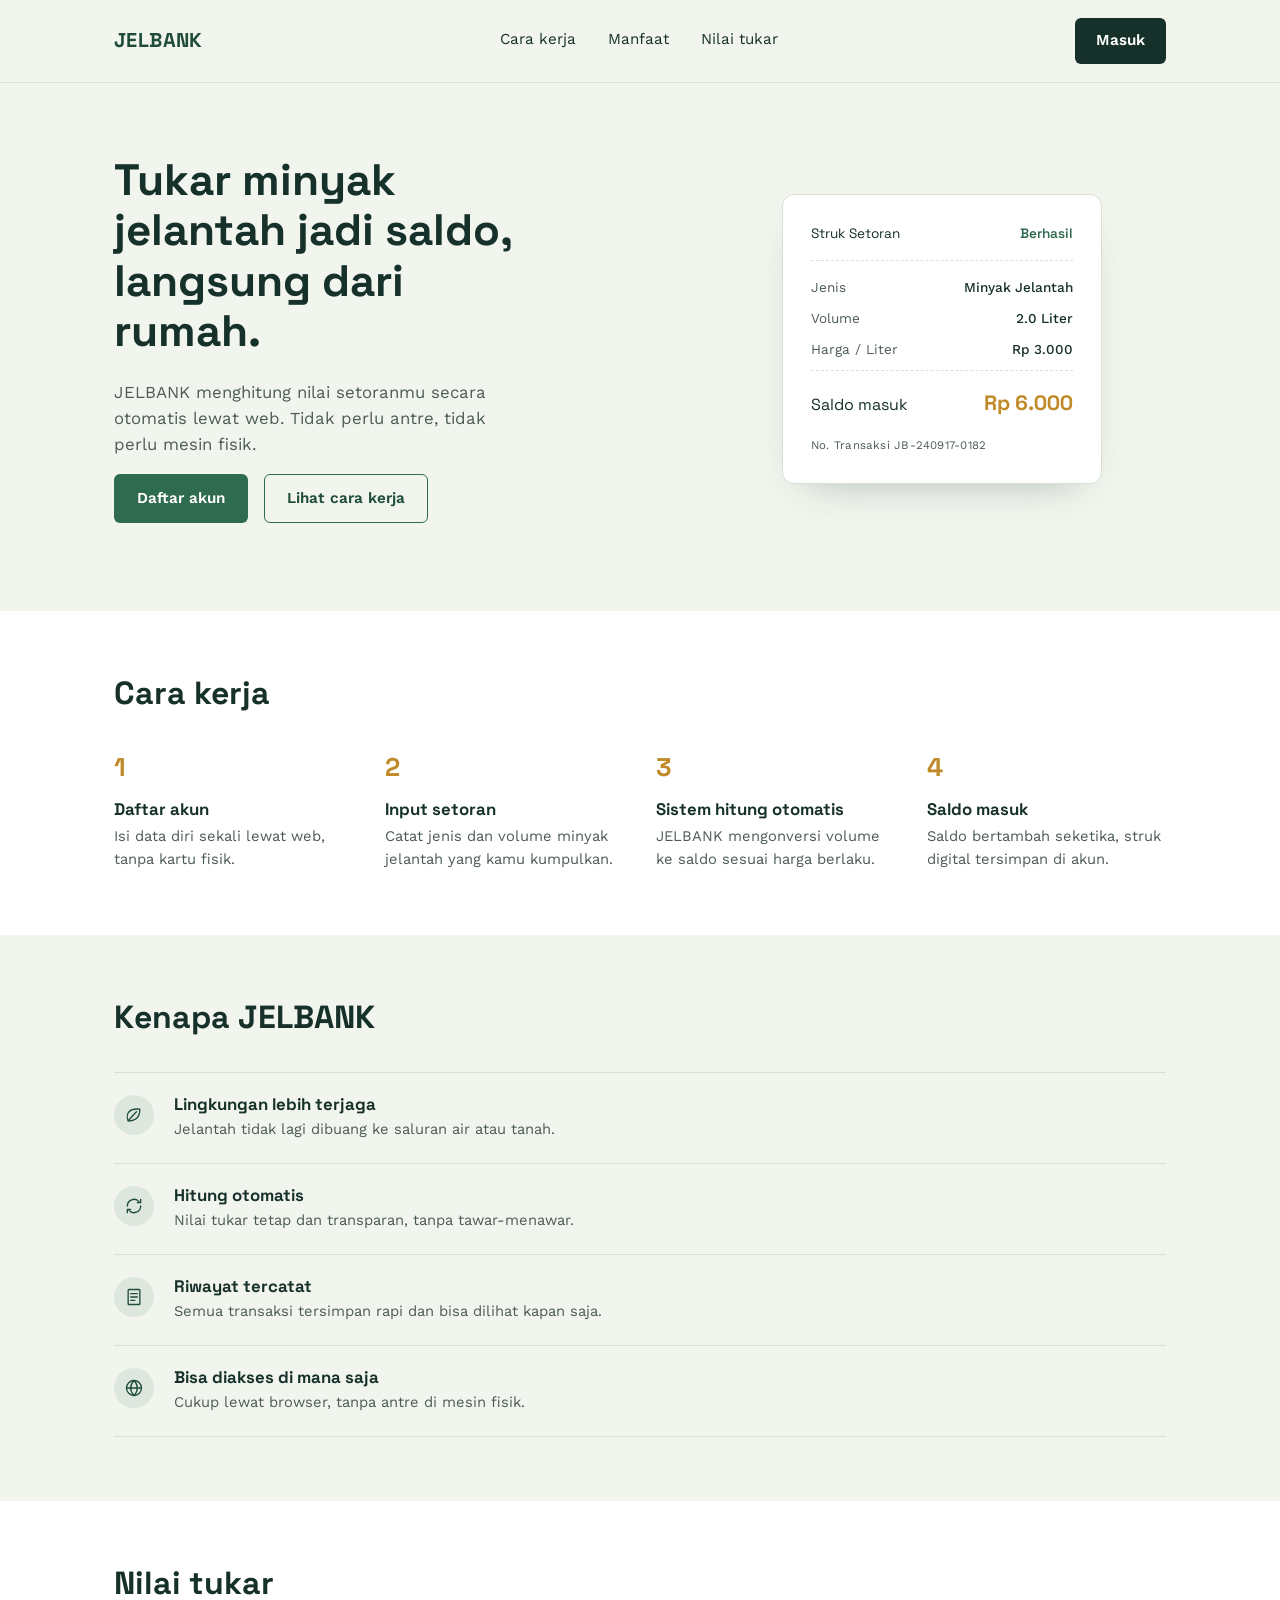
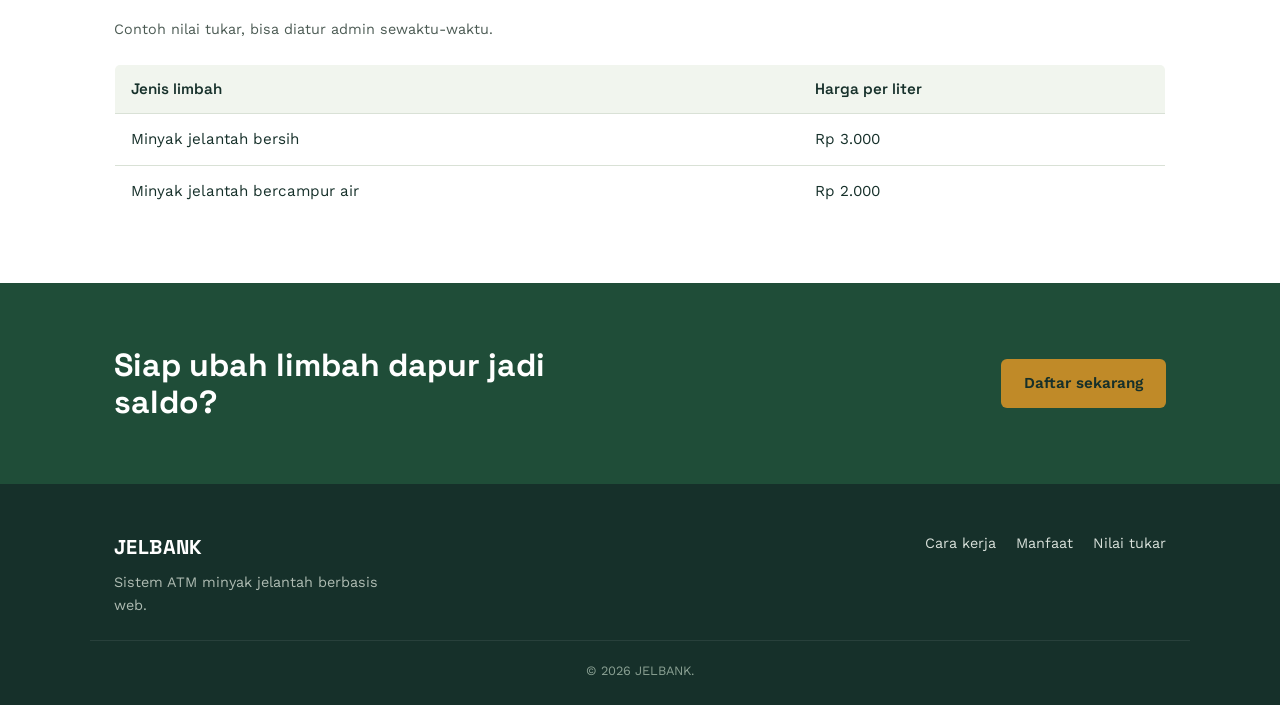
==== index.html @ d1e30b8f "init" ====
<!DOCTYPE html>
<html lang="id">
<head>
  <meta charset="UTF-8">
  <meta name="viewport" content="width=device-width, initial-scale=1.0">
  <title>JELBANK - Sistem ATM Minyak Jelantah Berbasis Web</title>
  <meta name="description" content="JELBANK mengubah minyak jelantah jadi saldo lewat web. Setor, sistem hitung otomatis, saldo langsung masuk.">
  <link rel="preconnect" href="https://fonts.googleapis.com">
  <link rel="preconnect" href="https://fonts.gstatic.com" crossorigin>
  <link href="https://fonts.googleapis.com/css2?family=Space+Grotesk:wght@500;600;700&family=Work+Sans:wght@400;500;600&display=swap" rel="stylesheet">
  <link rel="stylesheet" href="style/style.css">
</head>
<body>

  <header class="site-header">
    <div class="container header-inner">
      <a href="#" class="logo">JELBANK</a>
      <nav class="main-nav">
        <a href="#cara-kerja">Cara kerja</a>
        <a href="#manfaat">Manfaat</a>
        <a href="#nilai-tukar">Nilai tukar</a>
      </nav>
      <a href="#" class="btn btn-login">Masuk</a>
    </div>
  </header>

  <main>
    <section class="hero">
      <div class="container hero-inner">
        <div class="hero-text">
          <h1>Tukar minyak jelantah jadi saldo, langsung dari rumah.</h1>
          <p class="hero-sub">JELBANK menghitung nilai setoranmu secara otomatis lewat web. Tidak perlu antre, tidak perlu mesin fisik.</p>
          <div class="hero-actions">
            <a href="#" class="btn btn-primary">Daftar akun</a>
            <a href="#cara-kerja" class="btn btn-secondary">Lihat cara kerja</a>
          </div>
        </div>
        <div class="hero-visual" aria-hidden="true">
          <div class="receipt">
            <div class="receipt-header">
              <span>Struk Setoran</span>
              <span class="receipt-status">Berhasil</span>
            </div>
            <dl class="receipt-body">
              <div class="receipt-row">
                <dt>Jenis</dt>
                <dd>Minyak Jelantah</dd>
              </div>
              <div class="receipt-row">
                <dt>Volume</dt>
                <dd>2.0 Liter</dd>
              </div>
              <div class="receipt-row">
                <dt>Harga / Liter</dt>
                <dd>Rp 3.000</dd>
              </div>
            </dl>
            <div class="receipt-total">
              <span>Saldo masuk</span>
              <span class="receipt-amount">Rp 6.000</span>
            </div>
            <div class="receipt-footer">No. Transaksi JB-240917-0182</div>
          </div>
        </div>
      </div>
    </section>

    <section class="how-it-works" id="cara-kerja">
      <div class="container">
        <h2>Cara kerja</h2>
        <ol class="steps">
          <li class="step">
            <span class="step-number">1</span>
            <h3>Daftar akun</h3>
            <p>Isi data diri sekali lewat web, tanpa kartu fisik.</p>
          </li>
          <li class="step">
            <span class="step-number">2</span>
            <h3>Input setoran</h3>
            <p>Catat jenis dan volume minyak jelantah yang kamu kumpulkan.</p>
          </li>
          <li class="step">
            <span class="step-number">3</span>
            <h3>Sistem hitung otomatis</h3>
            <p>JELBANK mengonversi volume ke saldo sesuai harga berlaku.</p>
          </li>
          <li class="step">
            <span class="step-number">4</span>
            <h3>Saldo masuk</h3>
            <p>Saldo bertambah seketika, struk digital tersimpan di akun.</p>
          </li>
        </ol>
      </div>
    </section>

    <section class="benefits" id="manfaat">
      <div class="container">
        <h2>Kenapa JELBANK</h2>
        <div class="benefit-list">
          <div class="benefit-row">
            <span class="benefit-icon">
              <svg viewBox="0 0 24 24" fill="none" stroke="currentColor" stroke-width="1.6" stroke-linecap="round" stroke-linejoin="round" aria-hidden="true">
                <path d="M5 19c9 0 14-5 14-14 0 0-9-1-13 3S5 19 5 19z"/>
                <path d="M5 19c3-4 6-7 10-11"/>
              </svg>
            </span>
            <div>
              <h3>Lingkungan lebih terjaga</h3>
              <p>Jelantah tidak lagi dibuang ke saluran air atau tanah.</p>
            </div>
          </div>
          <div class="benefit-row">
            <span class="benefit-icon">
              <svg viewBox="0 0 24 24" fill="none" stroke="currentColor" stroke-width="1.6" stroke-linecap="round" stroke-linejoin="round" aria-hidden="true">
                <path d="M4 12a8 8 0 0 1 14-5.3M20 4v4h-4"/>
                <path d="M20 12a8 8 0 0 1-14 5.3M4 20v-4h4"/>
              </svg>
            </span>
            <div>
              <h3>Hitung otomatis</h3>
              <p>Nilai tukar tetap dan transparan, tanpa tawar-menawar.</p>
            </div>
          </div>
          <div class="benefit-row">
            <span class="benefit-icon">
              <svg viewBox="0 0 24 24" fill="none" stroke="currentColor" stroke-width="1.6" stroke-linecap="round" stroke-linejoin="round" aria-hidden="true">
                <rect x="5" y="3" width="14" height="18" rx="1"/>
                <path d="M8 8h8M8 12h8M8 16h5"/>
              </svg>
            </span>
            <div>
              <h3>Riwayat tercatat</h3>
              <p>Semua transaksi tersimpan rapi dan bisa dilihat kapan saja.</p>
            </div>
          </div>
          <div class="benefit-row">
            <span class="benefit-icon">
              <svg viewBox="0 0 24 24" fill="none" stroke="currentColor" stroke-width="1.6" stroke-linecap="round" stroke-linejoin="round" aria-hidden="true">
                <circle cx="12" cy="12" r="9"/>
                <path d="M3 12h18M12 3c2.5 2.6 4 6 4 9s-1.5 6.4-4 9c-2.5-2.6-4-6-4-9s1.5-6.4 4-9z"/>
              </svg>
            </span>
            <div>
              <h3>Bisa diakses di mana saja</h3>
              <p>Cukup lewat browser, tanpa antre di mesin fisik.</p>
            </div>
          </div>
        </div>
      </div>
    </section>

    <section class="rates" id="nilai-tukar">
      <div class="container">
        <h2>Nilai tukar</h2>
        <p class="rates-note">Contoh nilai tukar, bisa diatur admin sewaktu-waktu.</p>
        <table>
          <thead>
            <tr>
              <th>Jenis limbah</th>
              <th>Harga per liter</th>
            </tr>
          </thead>
          <tbody>
            <tr>
              <td>Minyak jelantah bersih</td>
              <td>Rp 3.000</td>
            </tr>
            <tr>
              <td>Minyak jelantah bercampur air</td>
              <td>Rp 2.000</td>
            </tr>
          </tbody>
        </table>
      </div>
    </section>

    <section class="cta-band">
      <div class="container cta-inner">
        <h2>Siap ubah limbah dapur jadi saldo?</h2>
        <a href="#" class="btn btn-primary">Daftar sekarang</a>
      </div>
    </section>
  </main>

  <footer class="site-footer">
    <div class="container footer-inner">
      <div>
        <span class="logo">JELBANK</span>
        <p>Sistem ATM minyak jelantah berbasis web.</p>
      </div>
      <nav class="footer-nav">
        <a href="#cara-kerja">Cara kerja</a>
        <a href="#manfaat">Manfaat</a>
        <a href="#nilai-tukar">Nilai tukar</a>
      </nav>
    </div>
    <p class="copyright">© 2026 JELBANK.</p>
  </footer>

</body>
</html>
---- style/style.css ----
/* ===== Variables ===== */
:root {
  --color-bg: #F1F5EE;
  --color-surface: #FFFFFF;
  --color-ink: #16302A;
  --color-primary: #2F6B4F;
  --color-primary-dark: #1F4D38;
  --color-accent: #C08A28;
  --color-muted: #4C5B54;
  --color-border: #D9E1D6;
  --font-display: 'Space Grotesk', 'Segoe UI', sans-serif;
  --font-body: 'Work Sans', 'Segoe UI', sans-serif;
  --radius-sm: 6px;
  --radius-md: 12px;
  --max-width: 1100px;
}

/* ===== Reset & base ===== */
* { box-sizing: border-box; }

html { scroll-behavior: smooth; }

body {
  margin: 0;
  font-family: var(--font-body);
  color: var(--color-ink);
  background: var(--color-bg);
  line-height: 1.55;
}

h1, h2, h3 {
  font-family: var(--font-display);
  color: var(--color-ink);
  line-height: 1.15;
  margin: 0 0 0.5em;
}

p { margin: 0 0 1em; color: var(--color-ink); }

a { color: inherit; text-decoration: none; }

table { font-family: var(--font-body); }

.container {
  max-width: var(--max-width);
  margin: 0 auto;
  padding: 0 24px;
}

/* ===== Header ===== */
.site-header {
  position: sticky;
  top: 0;
  background: var(--color-bg);
  border-bottom: 1px solid var(--color-border);
  z-index: 10;
}

.header-inner {
  display: flex;
  align-items: center;
  justify-content: space-between;
  padding-top: 18px;
  padding-bottom: 18px;
  gap: 24px;
}

.logo {
  font-family: var(--font-display);
  font-weight: 700;
  font-size: 1.25rem;
  letter-spacing: 0.02em;
  color: var(--color-primary-dark);
}

.main-nav {
  display: flex;
  gap: 28px;
  flex: 1;
  justify-content: center;
}

.main-nav a {
  font-size: 0.95rem;
  padding: 4px 2px;
  border-bottom: 2px solid transparent;
  transition: border-color 0.2s ease;
}

.main-nav a:hover,
.main-nav a:focus-visible {
  border-color: var(--color-accent);
}

/* ===== Buttons ===== */
.btn {
  display: inline-block;
  padding: 12px 22px;
  border-radius: var(--radius-sm);
  font-size: 0.95rem;
  font-weight: 600;
  border: 1.5px solid transparent;
  transition: background 0.2s ease;
}

.btn-primary {
  background: var(--color-primary);
  color: #FFFFFF;
}

.btn-primary:hover,
.btn-primary:focus-visible {
  background: var(--color-primary-dark);
}

.btn-secondary {
  background: transparent;
  border-color: var(--color-primary);
  color: var(--color-primary-dark);
}

.btn-secondary:hover,
.btn-secondary:focus-visible {
  background: rgba(47, 107, 79, 0.08);
}

.btn-login {
  background: var(--color-ink);
  color: #FFFFFF;
  padding: 10px 20px;
}

.btn-login:hover,
.btn-login:focus-visible {
  background: var(--color-primary-dark);
}

.btn:focus-visible {
  outline: 2px solid var(--color-accent);
  outline-offset: 2px;
}

/* ===== Hero ===== */
.hero {
  padding: 72px 0 88px;
}

.hero-inner {
  display: grid;
  grid-template-columns: 1.1fr 0.9fr;
  gap: 56px;
  align-items: center;
}

.hero-text h1 {
  font-size: clamp(2rem, 4vw, 2.75rem);
  max-width: 14ch;
}

.hero-sub {
  max-width: 42ch;
  color: var(--color-muted);
  font-size: 1.05rem;
}

.hero-actions {
  display: flex;
  gap: 16px;
  margin-top: 8px;
  flex-wrap: wrap;
}

/* ===== Receipt visual ===== */
.hero-visual {
  display: flex;
  justify-content: center;
}

.receipt {
  background: var(--color-surface);
  border: 1px solid var(--color-border);
  border-radius: var(--radius-md);
  padding: 28px;
  width: 100%;
  max-width: 320px;
  box-shadow: 0 18px 40px -24px rgba(22, 48, 42, 0.35);
  font-family: var(--font-display);
}

.receipt-header {
  display: flex;
  justify-content: space-between;
  align-items: center;
  font-size: 0.85rem;
  padding-bottom: 16px;
  border-bottom: 1px dashed var(--color-border);
  margin-bottom: 16px;
}

.receipt-status {
  color: var(--color-primary);
  font-weight: 600;
}

.receipt-body { margin: 0; }

.receipt-row {
  display: flex;
  justify-content: space-between;
  font-size: 0.85rem;
  margin-bottom: 10px;
  font-family: var(--font-body);
}

.receipt-row dt { margin: 0; font-weight: 400; color: var(--color-muted); }

.receipt-row dd { margin: 0; font-weight: 500; }

.receipt-total {
  display: flex;
  justify-content: space-between;
  align-items: baseline;
  padding-top: 16px;
  border-top: 1px dashed var(--color-border);
  margin-top: 6px;
}

.receipt-amount {
  font-size: 1.3rem;
  font-weight: 700;
  color: var(--color-accent);
  font-variant-numeric: tabular-nums;
}

.receipt-footer {
  margin-top: 18px;
  font-size: 0.72rem;
  color: var(--color-muted);
  font-family: var(--font-body);
  letter-spacing: 0.02em;
}

/* ===== Shared section styles ===== */
section { padding: 64px 0; }

section h2 {
  font-size: clamp(1.5rem, 3vw, 2rem);
  max-width: 20ch;
  margin-bottom: 36px;
}

/* ===== How it works ===== */
.how-it-works { background: var(--color-surface); }

.steps {
  list-style: none;
  margin: 0;
  padding: 0;
  display: grid;
  grid-template-columns: repeat(4, 1fr);
  gap: 32px;
}

.step-number {
  display: block;
  font-family: var(--font-display);
  font-size: 1.6rem;
  font-weight: 700;
  color: var(--color-accent);
  margin-bottom: 12px;
}

.step h3 { font-size: 1.05rem; margin-bottom: 6px; }

.step p { font-size: 0.92rem; color: var(--color-muted); margin: 0; }

/* ===== Benefits ===== */
.benefit-list {
  display: flex;
  flex-direction: column;
}

.benefit-row {
  display: flex;
  gap: 20px;
  padding: 22px 0;
  border-top: 1px solid var(--color-border);
}

.benefit-row:last-child { border-bottom: 1px solid var(--color-border); }

.benefit-icon {
  flex: none;
  width: 40px;
  height: 40px;
  border-radius: 50%;
  background: rgba(47, 107, 79, 0.1);
  color: var(--color-primary-dark);
  display: flex;
  align-items: center;
  justify-content: center;
}

.benefit-icon svg { width: 20px; height: 20px; }

.benefit-row h3 { font-size: 1.05rem; margin-bottom: 4px; }

.benefit-row p {
  font-size: 0.92rem;
  color: var(--color-muted);
  margin: 0;
  max-width: 52ch;
}

/* ===== Rates ===== */
.rates { background: var(--color-surface); }

.rates-note {
  color: var(--color-muted);
  font-size: 0.9rem;
  margin-top: -20px;
  margin-bottom: 24px;
}

table {
  width: 100%;
  border-collapse: collapse;
  font-size: 0.95rem;
  border: 1px solid var(--color-border);
  border-radius: var(--radius-sm);
  overflow: hidden;
}

thead th {
  text-align: left;
  padding: 12px 16px;
  background: var(--color-bg);
  font-family: var(--font-display);
  font-weight: 600;
}

tbody td {
  padding: 14px 16px;
  border-top: 1px solid var(--color-border);
}

/* ===== CTA band ===== */
.cta-band {
  background: var(--color-primary-dark);
  color: #FFFFFF;
}

.cta-inner {
  display: flex;
  align-items: center;
  justify-content: space-between;
  flex-wrap: wrap;
  gap: 24px;
}

.cta-band h2 { color: #FFFFFF; margin: 0; max-width: 24ch; }

.cta-band .btn-primary {
  background: var(--color-accent);
  color: var(--color-ink);
}

.cta-band .btn-primary:hover,
.cta-band .btn-primary:focus-visible {
  background: #A8791F;
}

/* ===== Footer ===== */
.site-footer {
  background: var(--color-ink);
  color: #E7ECE7;
  padding: 48px 0 24px;
}

.footer-inner {
  display: flex;
  justify-content: space-between;
  flex-wrap: wrap;
  gap: 24px;
  padding-bottom: 24px;
}

.footer-inner .logo { color: #FFFFFF; }

.footer-inner p {
  color: #AEBBB2;
  font-size: 0.9rem;
  max-width: 32ch;
  margin: 8px 0 0;
}

.footer-nav {
  display: flex;
  gap: 20px;
}

.footer-nav a { color: #D7DFD9; font-size: 0.9rem; }

.footer-nav a:hover,
.footer-nav a:focus-visible { color: #FFFFFF; }

.copyright {
  text-align: center;
  font-size: 0.8rem;
  color: #8AA093;
  border-top: 1px solid rgba(255, 255, 255, 0.08);
  padding-top: 20px;
  margin: 0 auto 0;
  max-width: var(--max-width);
  padding-left: 24px;
  padding-right: 24px;
}

/* ===== Responsive ===== */
@media (max-width: 860px) {
  .hero-inner { grid-template-columns: 1fr; }
  .hero-visual { order: -1; max-width: 360px; margin: 0 auto; }
  .steps { grid-template-columns: repeat(2, 1fr); }
}

@media (max-width: 700px) {
  .header-inner { flex-wrap: wrap; row-gap: 12px; }
  .main-nav { order: 3; width: 100%; justify-content: flex-start; gap: 20px; }
}

@media (max-width: 520px) {
  .steps { grid-template-columns: 1fr; }
  .cta-inner { flex-direction: column; align-items: flex-start; }
}

@media (prefers-reduced-motion: reduce) {
  * { transition: none !important; scroll-behavior: auto !important; }
}
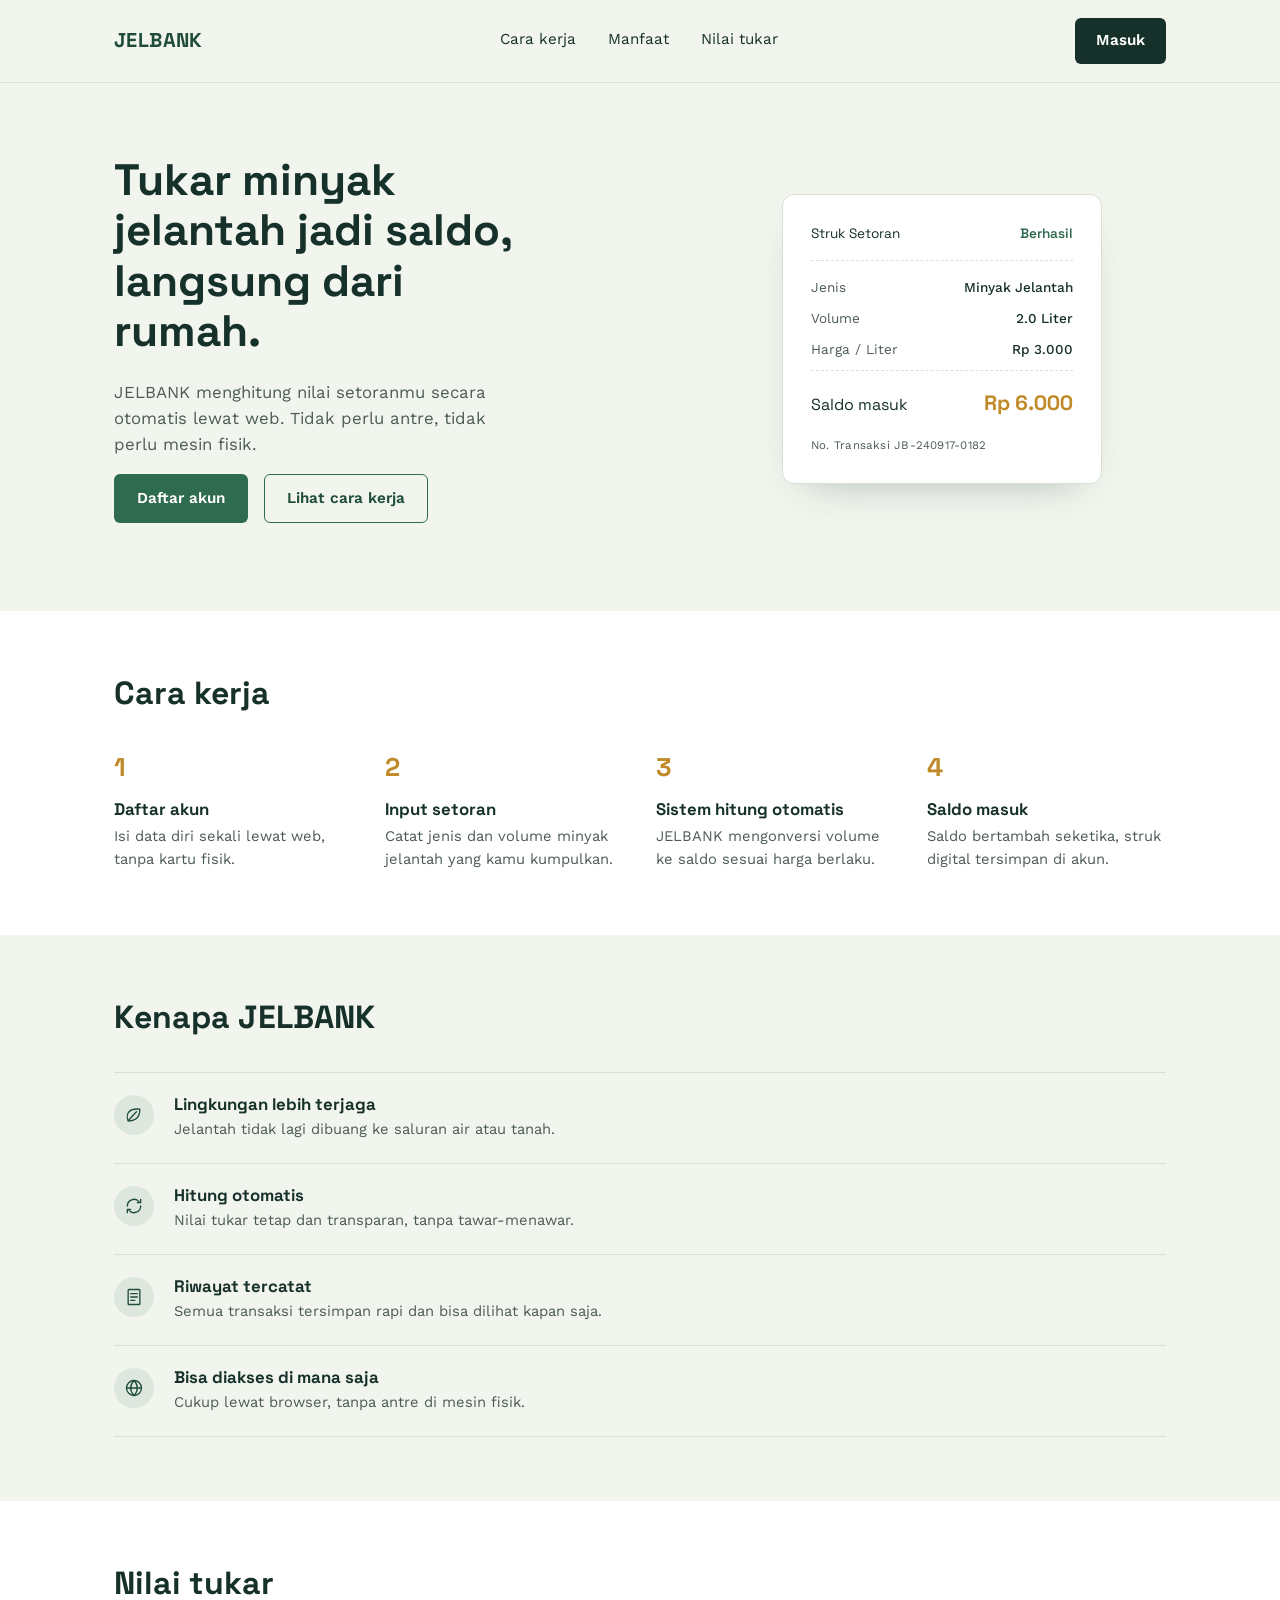
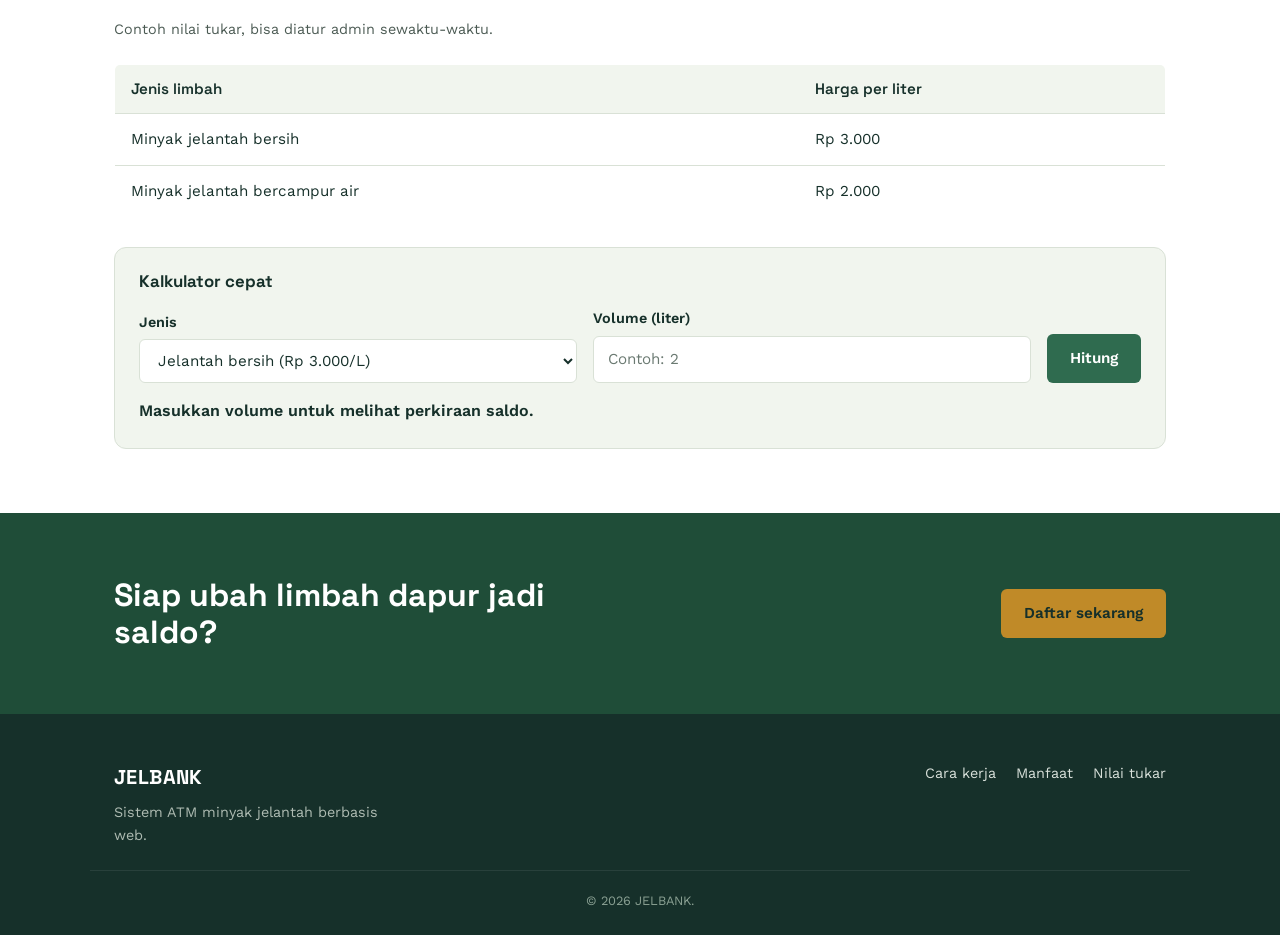
==== commit 588f5744: "Bab 3: Javascript" ====
--- a/index.html
+++ b/index.html
@@ -11,19 +11,20 @@
   <link rel="stylesheet" href="style/style.css">
 </head>
 <body>
-
   <header class="site-header">
     <div class="container header-inner">
       <a href="#" class="logo">JELBANK</a>
-      <nav class="main-nav">
+      <nav class="main-nav" id="mainNav">
         <a href="#cara-kerja">Cara kerja</a>
         <a href="#manfaat">Manfaat</a>
         <a href="#nilai-tukar">Nilai tukar</a>
       </nav>
-      <a href="#" class="btn btn-login">Masuk</a>
+      <a href="login.html" class="btn btn-login">Masuk</a>
+      <button type="button" class="nav-toggle" id="navToggle" aria-expanded="false" aria-controls="mainNav" aria-label="Buka menu">
+        <span></span><span></span><span></span>
+      </button>
     </div>
   </header>
-
   <main>
     <section class="hero">
       <div class="container hero-inner">
@@ -31,7 +32,7 @@
           <h1>Tukar minyak jelantah jadi saldo, langsung dari rumah.</h1>
           <p class="hero-sub">JELBANK menghitung nilai setoranmu secara otomatis lewat web. Tidak perlu antre, tidak perlu mesin fisik.</p>
           <div class="hero-actions">
-            <a href="#" class="btn btn-primary">Daftar akun</a>
+            <a href="register.html" class="btn btn-primary">Daftar akun</a>
             <a href="#cara-kerja" class="btn btn-secondary">Lihat cara kerja</a>
           </div>
         </div>
@@ -64,7 +65,6 @@
         </div>
       </div>
     </section>
-
     <section class="how-it-works" id="cara-kerja">
       <div class="container">
         <h2>Cara kerja</h2>
@@ -92,7 +92,6 @@
         </ol>
       </div>
     </section>
-
     <section class="benefits" id="manfaat">
       <div class="container">
         <h2>Kenapa JELBANK</h2>
@@ -148,7 +147,6 @@
         </div>
       </div>
     </section>
-
     <section class="rates" id="nilai-tukar">
       <div class="container">
         <h2>Nilai tukar</h2>
@@ -171,17 +169,33 @@
             </tr>
           </tbody>
         </table>
-      </div>
-    </section>
-
+        <div class="calc">
+          <h3>Kalkulator cepat</h3>
+          <div class="calc-row">
+            <div class="field">
+              <label for="calcJenis">Jenis</label>
+              <select id="calcJenis">
+                <option value="3000">Jelantah bersih (Rp 3.000/L)</option>
+                <option value="2000">Jelantah bercampur air (Rp 2.000/L)</option>
+              </select>
+            </div>
+            <div class="field">
+              <label for="calcVolume">Volume (liter)</label>
+              <input type="number" id="calcVolume" min="0" step="0.5" placeholder="Contoh: 2">
+            </div>
+            <button type="button" id="calcBtn" class="btn btn-primary">Hitung</button>
+          </div>
+          <p class="calc-result" id="calcResult">Masukkan volume untuk melihat perkiraan saldo.</p>
+        </div>
+      </div>
+    </section>
     <section class="cta-band">
       <div class="container cta-inner">
         <h2>Siap ubah limbah dapur jadi saldo?</h2>
-        <a href="#" class="btn btn-primary">Daftar sekarang</a>
+        <a href="register.html" class="btn btn-primary">Daftar sekarang</a>
       </div>
     </section>
   </main>
-
   <footer class="site-footer">
     <div class="container footer-inner">
       <div>
@@ -196,6 +210,7 @@
     </div>
     <p class="copyright">© 2026 JELBANK.</p>
   </footer>
-
+  <div class="toast-container" id="toastContainer" aria-live="polite"></div>
+  <script src="js/script.js" defer></script>
 </body>
-</html>
+</html>
--- a/style/style.css
+++ b/style/style.css
@@ -92,6 +92,36 @@
   border-color: var(--color-accent);
 }
 
+.site-header.scrolled {
+  background: var(--color-surface);
+  box-shadow: 0 6px 20px -16px rgba(22, 48, 42, 0.45);
+}
+
+.nav-toggle {
+  display: none;
+  flex-direction: column;
+  justify-content: center;
+  gap: 5px;
+  width: 36px;
+  height: 36px;
+  padding: 0;
+  background: transparent;
+  border: 0;
+  cursor: pointer;
+}
+
+.nav-toggle span {
+  display: block;
+  height: 2px;
+  background: var(--color-ink);
+  border-radius: 1px;
+}
+
+.nav-toggle:focus-visible {
+  outline: 2px solid var(--color-accent);
+  outline-offset: 2px;
+}
+
 /* ===== Buttons ===== */
 .btn {
   display: inline-block;
@@ -342,6 +372,36 @@
 tbody td {
   padding: 14px 16px;
   border-top: 1px solid var(--color-border);
+}
+
+/* ===== Kalkulator ===== */
+.calc {
+  margin-top: 28px;
+  padding: 24px;
+  background: var(--color-bg);
+  border: 1px solid var(--color-border);
+  border-radius: var(--radius-md);
+}
+
+.calc h3 { font-size: 1.05rem; margin-bottom: 16px; }
+
+.calc-row {
+  display: flex;
+  align-items: flex-end;
+  gap: 16px;
+  flex-wrap: wrap;
+}
+
+.calc-row .field { flex: 1; min-width: 160px; margin-bottom: 0; }
+
+.calc-result {
+  margin: 16px 0 0;
+  font-weight: 600;
+}
+
+.calc-result .amount {
+  color: var(--color-accent);
+  font-family: var(--font-display);
 }
 
 /* ===== CTA band ===== */
@@ -416,6 +476,401 @@
   padding-right: 24px;
 }
 
+/* ===== Toast/Snackbar ===== */
+.toast-container {
+  position: fixed;
+  left: 50%;
+  bottom: 24px;
+  transform: translateX(-50%);
+  display: flex;
+  flex-direction: column;
+  gap: 10px;
+  z-index: 100;
+  width: min(90vw, 360px);
+}
+
+.toast {
+  padding: 14px 18px;
+  background: var(--color-ink);
+  color: #FFFFFF;
+  font-size: 0.9rem;
+  border-radius: var(--radius-sm);
+  box-shadow: 0 12px 30px -10px rgba(22, 48, 42, 0.5);
+  opacity: 0;
+  transform: translateY(8px);
+  transition: opacity 0.25s ease, transform 0.25s ease;
+}
+
+.toast.show {
+  opacity: 1;
+  transform: translateY(0);
+}
+
+/* ===== Form elements ===== */
+button.btn { font-family: inherit; line-height: inherit; cursor: pointer; }
+
+.btn-block { display: block; width: 100%; text-align: center; }
+
+.field {
+  display: flex;
+  flex-direction: column;
+  gap: 6px;
+  margin-bottom: 18px;
+}
+
+.field label { font-size: 0.9rem; font-weight: 600; }
+
+.field input,
+.field select {
+  width: 100%;
+  padding: 11px 14px;
+  font: inherit;
+  font-size: 0.95rem;
+  color: var(--color-ink);
+  background: var(--color-surface);
+  border: 1.5px solid var(--color-border);
+  border-radius: var(--radius-sm);
+}
+
+.field input::placeholder { color: #6B7A72; }
+
+.field input:focus,
+.field select:focus {
+  outline: 2px solid var(--color-accent);
+  outline-offset: 1px;
+  border-color: var(--color-primary);
+}
+
+.field-hint { font-size: 0.82rem; color: var(--color-muted); }
+
+.form-row {
+  display: grid;
+  grid-template-columns: 1fr 1fr;
+  gap: 16px;
+}
+
+.form-meta {
+  display: flex;
+  justify-content: space-between;
+  align-items: center;
+  flex-wrap: wrap;
+  gap: 12px;
+  margin-bottom: 22px;
+}
+
+.check {
+  display: flex;
+  align-items: flex-start;
+  gap: 10px;
+  font-size: 0.9rem;
+}
+
+.check input {
+  width: 18px;
+  height: 18px;
+  margin: 2px 0 0;
+  accent-color: var(--color-primary);
+}
+
+.text-link {
+  color: var(--color-primary-dark);
+  font-weight: 600;
+  text-decoration: underline;
+  text-underline-offset: 3px;
+}
+
+/* ===== Auth pages (login, register) ===== */
+.auth {
+  display: grid;
+  grid-template-columns: 1fr 1fr;
+  min-height: 100vh;
+}
+
+.auth-brand {
+  display: flex;
+  flex-direction: column;
+  justify-content: space-between;
+  gap: 40px;
+  padding: 40px 56px;
+  background: var(--color-primary-dark);
+}
+
+.auth-brand .logo { color: #FFFFFF; }
+
+.auth-brand p { max-width: 38ch; margin: 0; color: #C7D6CC; }
+
+.auth-brand .auth-tagline {
+  max-width: 16ch;
+  margin-bottom: 16px;
+  font-family: var(--font-display);
+  font-size: clamp(1.8rem, 3vw, 2.4rem);
+  font-weight: 700;
+  line-height: 1.15;
+  color: #FFFFFF;
+}
+
+.auth-rate {
+  padding-top: 20px;
+  border-top: 1px solid rgba(255, 255, 255, 0.18);
+  font-size: 0.92rem;
+  color: #C7D6CC;
+}
+
+.auth-rate strong {
+  display: block;
+  margin-top: 4px;
+  font-family: var(--font-display);
+  font-size: 1.3rem;
+  color: #FFFFFF;
+  font-variant-numeric: tabular-nums;
+}
+
+.auth-panel {
+  display: flex;
+  align-items: center;
+  justify-content: center;
+  padding: 40px 24px;
+}
+
+.auth-card { width: 100%; max-width: 420px; }
+
+.auth-card h1 { margin-bottom: 8px; font-size: 1.9rem; }
+
+.auth-sub { margin-bottom: 28px; color: var(--color-muted); }
+
+.auth-switch { margin: 24px 0 0; font-size: 0.92rem; color: var(--color-muted); }
+
+/* ===== Dashboard ===== */
+.dash {
+  display: grid;
+  grid-template-columns: 240px 1fr;
+  min-height: 100vh;
+}
+
+.sidebar {
+  position: sticky;
+  top: 0;
+  display: flex;
+  flex-direction: column;
+  gap: 32px;
+  height: 100vh;
+  padding: 28px 16px;
+  overflow-y: auto;
+  background: var(--color-ink);
+}
+
+.sidebar .logo { padding: 0 12px; color: #FFFFFF; }
+
+.side-nav { display: flex; flex-direction: column; gap: 4px; }
+
+.side-nav a,
+.side-logout {
+  padding: 10px 12px;
+  border-radius: var(--radius-sm);
+  font-size: 0.95rem;
+  color: #D7DFD9;
+}
+
+.side-nav a:hover,
+.side-logout:hover {
+  background: rgba(255, 255, 255, 0.08);
+  color: #FFFFFF;
+}
+
+.side-nav a:focus-visible,
+.side-logout:focus-visible {
+  outline: 2px solid var(--color-accent);
+  outline-offset: -2px;
+  color: #FFFFFF;
+}
+
+.side-logout { margin-top: auto; }
+
+.dash-main { padding: 32px 40px 64px; }
+
+.dash-top {
+  display: flex;
+  justify-content: space-between;
+  align-items: center;
+  flex-wrap: wrap;
+  gap: 16px;
+  margin-bottom: 28px;
+}
+
+.dash-top h1 { margin: 0; font-size: clamp(1.5rem, 3vw, 1.9rem); }
+
+.dash-top p { margin: 4px 0 0; color: var(--color-muted); }
+
+.user-chip { display: flex; align-items: center; gap: 12px; font-weight: 500; }
+
+.avatar {
+  display: flex;
+  align-items: center;
+  justify-content: center;
+  width: 40px;
+  height: 40px;
+  border-radius: 50%;
+  background: var(--color-primary);
+  color: #FFFFFF;
+  font-family: var(--font-display);
+  font-weight: 600;
+}
+
+.dash-main .panel {
+  padding: 24px;
+  background: var(--color-surface);
+  border: 1px solid var(--color-border);
+  border-radius: var(--radius-md);
+}
+
+.dash-main .panel h2 {
+  max-width: none;
+  margin: 0 0 20px;
+  font-size: 1.15rem;
+}
+
+.summary {
+  display: grid;
+  grid-template-columns: 1.5fr 1fr 1fr;
+  gap: 20px;
+  margin-bottom: 20px;
+}
+
+.balance {
+  display: flex;
+  flex-direction: column;
+  justify-content: space-between;
+  align-items: flex-start;
+  gap: 20px;
+  padding: 24px;
+  background: var(--color-primary-dark);
+  border-radius: var(--radius-md);
+}
+
+.balance-label { margin: 0 0 6px; font-size: 0.9rem; color: #C7D6CC; }
+
+.balance-amount {
+  margin: 0;
+  font-family: var(--font-display);
+  font-size: clamp(1.9rem, 4vw, 2.5rem);
+  font-weight: 700;
+  color: #FFFFFF;
+  font-variant-numeric: tabular-nums;
+}
+
+.balance .btn-primary { background: var(--color-accent); color: var(--color-ink); }
+
+.balance .btn-primary:hover,
+.balance .btn-primary:focus-visible { background: #A8791F; }
+
+.stat-label { margin: 0 0 8px; font-size: 0.9rem; color: var(--color-muted); }
+
+.stat-value {
+  margin: 0;
+  font-family: var(--font-display);
+  font-size: 1.6rem;
+  font-weight: 700;
+}
+
+.dash-grid {
+  display: grid;
+  grid-template-columns: 1fr 1fr;
+  align-items: start;
+  gap: 20px;
+  margin-bottom: 20px;
+}
+
+.dash-main .panel .receipt {
+  max-width: none;
+  padding: 0;
+  border: 0;
+  border-radius: 0;
+  box-shadow: none;
+}
+
+.panel-action { margin-top: 20px; }
+
+.table-wrap { overflow-x: auto; }
+
+.dash-main .panel table {
+  min-width: 640px;
+  border: 0;
+  border-radius: 0;
+}
+
+.dash-main .panel .num { text-align: right; font-variant-numeric: tabular-nums; }
+
+.status {
+  display: inline-block;
+  padding: 2px 10px;
+  border-radius: 999px;
+  background: rgba(47, 107, 79, 0.12);
+  color: var(--color-primary-dark);
+  font-size: 0.8rem;
+  font-weight: 600;
+}
+
+.action-links {
+  display: flex;
+  gap: 14px;
+  white-space: nowrap;
+}
+
+.action-links a {
+  font-size: 0.85rem;
+  font-weight: 600;
+  text-decoration: underline;
+  text-underline-offset: 2px;
+}
+
+.action-links .edit { color: var(--color-primary-dark); }
+
+.action-links .delete { color: var(--color-muted); }
+
+.add-method {
+  display: flex;
+  align-items: flex-end;
+  gap: 16px;
+  flex-wrap: wrap;
+  padding-top: 20px;
+  margin-top: 4px;
+  border-top: 1px solid var(--color-border);
+}
+
+.add-method .field { flex: 1; min-width: 180px; margin-bottom: 0; }
+
+/* ===== Responsive (auth and dashboard) ===== */
+@media (max-width: 900px) {
+  .auth { grid-template-columns: 1fr; min-height: 0; }
+  .auth-brand { padding: 20px 24px; }
+  .auth-brand-text,
+  .auth-rate { display: none; }
+  .auth-panel { padding: 32px 24px 48px; }
+
+  .dash { grid-template-columns: 1fr; }
+  .sidebar {
+    position: static;
+    flex-direction: row;
+    flex-wrap: wrap;
+    align-items: center;
+    gap: 12px 20px;
+    height: auto;
+    padding: 16px 20px;
+  }
+  .side-nav { order: 3; flex-direction: row; width: 100%; overflow-x: auto; }
+  .side-nav a { white-space: nowrap; }
+  .side-logout { margin: 0 0 0 auto; }
+  .dash-main { padding: 24px 20px 48px; }
+  .summary { grid-template-columns: 1fr 1fr; }
+  .balance { grid-column: 1 / -1; }
+  .dash-grid { grid-template-columns: 1fr; }
+}
+
+@media (max-width: 520px) {
+  .summary { grid-template-columns: 1fr; }
+  .form-row { grid-template-columns: 1fr; }
+}
+
 /* ===== Responsive ===== */
 @media (max-width: 860px) {
   .hero-inner { grid-template-columns: 1fr; }
@@ -424,8 +879,17 @@
 }
 
 @media (max-width: 700px) {
-  .header-inner { flex-wrap: wrap; row-gap: 12px; }
-  .main-nav { order: 3; width: 100%; justify-content: flex-start; gap: 20px; }
+  .nav-toggle { display: flex; }
+  .main-nav {
+    display: none;
+    order: 3;
+    width: 100%;
+    flex-direction: column;
+    gap: 4px;
+    padding-top: 10px;
+  }
+  .main-nav.nav-open { display: flex; }
+  .main-nav a { padding: 8px 2px; }
 }
 
 @media (max-width: 520px) {
@@ -435,4 +899,4 @@
 
 @media (prefers-reduced-motion: reduce) {
   * { transition: none !important; scroll-behavior: auto !important; }
-}
+}
